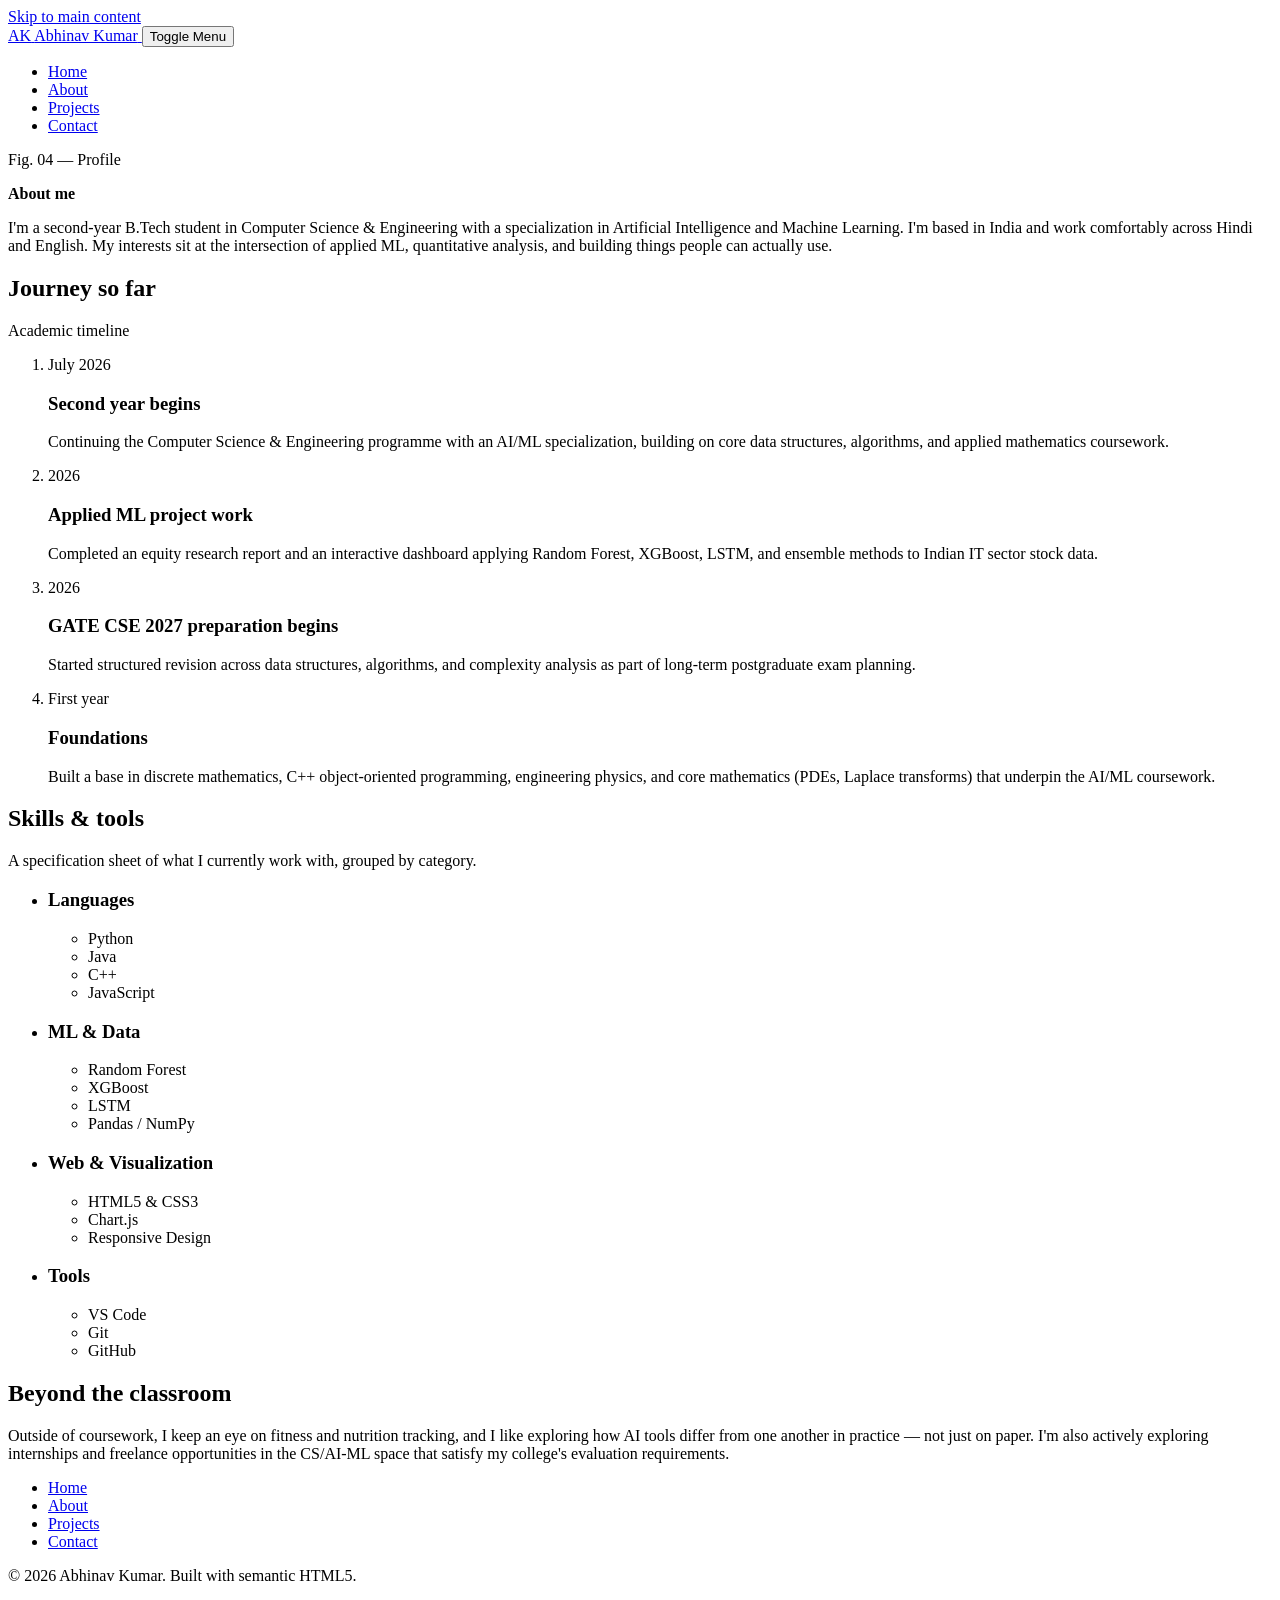
==== about.html @ 71dc8ee5 "Add files via upload" ====
<!DOCTYPE html>
<html lang="en">
<head>
  <meta charset="UTF-8">
  <meta name="viewport" content="width=device-width, initial-scale=1.0">
  <title>About — Abhinav Kumar</title>
  <meta name="description" content="Learn about Abhinav Kumar's academic background, technical skills, and journey as a B.Tech Computer Science & Engineering (AI/ML) student.">
  <meta name="keywords" content="Abhinav Kumar, about, CSE AI ML student, skills, education, B.Tech computer science">
  <meta name="author" content="Abhinav Kumar">
  <meta name="robots" content="index, follow">
  <link rel="canonical" href="https://example.com/about.html">

  <meta property="og:type" content="profile">
  <meta property="og:title" content="About — Abhinav Kumar">
  <meta property="og:description" content="Academic background, skills, and journey of a B.Tech CSE (AI/ML) student.">
  <meta property="og:url" content="https://example.com/about.html">
  <meta name="twitter:card" content="summary">
  <meta name="twitter:title" content="About — Abhinav Kumar">
  <meta name="twitter:description" content="Academic background, skills, and journey of a B.Tech CSE (AI/ML) student.">

  <meta name="theme-color" content="#0F2A47">
  <link rel="icon" href="data:,">
  <link rel="preconnect" href="https://fonts.googleapis.com">
  <link rel="preconnect" href="https://fonts.gstatic.com" crossorigin>
  <link href="https://fonts.googleapis.com/css2?family=IBM+Plex+Mono:wght@400;600;700&family=IBM+Plex+Sans:wght@400;500;600&display=swap" rel="stylesheet">
  <link rel="stylesheet" href="assets/css/styles.css">
</head>
<body>
  <a class="skip-link" href="#main-content">Skip to main content</a>

  <header class="site-header">
    <div class="wrapper">
      <a class="brand" href="index.html">
        <span class="brand-mark" aria-hidden="true">AK</span>
        <span class="brand-name">Abhinav&nbsp;Kumar</span>
      </a>

      <button type="button" class="nav-toggle" aria-expanded="false" aria-controls="primary-navigation">
        <span class="visually-hidden">Toggle</span> Menu
      </button>

      <nav class="primary-nav" id="primary-navigation" aria-label="Primary">
        <ul>
          <li><a href="index.html">Home</a></li>
          <li><a href="about.html" aria-current="page">About</a></li>
          <li><a href="projects.html">Projects</a></li>
          <li><a href="contact.html">Contact</a></li>
        </ul>
      </nav>
    </div>
  </header>

  <main id="main-content">

    <section class="hero" aria-labelledby="about-heading" style="padding-block: var(--space-5) var(--space-4);">
      <div class="wrapper">
        <p class="hero-eyebrow">Fig. 04 — Profile</p>
        <h1 id="about-heading" class="hero-title" style="font-size: var(--fs-800);">About me</h1>
        <p class="hero-lede">
          I'm a second-year B.Tech student in Computer Science &amp;
          Engineering with a specialization in Artificial Intelligence and
          Machine Learning. I'm based in India and work comfortably across
          Hindi and English. My interests sit at the intersection of applied
          ML, quantitative analysis, and building things people can actually
          use.
        </p>
      </div>
    </section>

    <section class="section" aria-labelledby="timeline-heading">
      <div class="wrapper">
        <h2 id="timeline-heading" class="section-title">Journey so far</h2>
        <div class="dim-rule" aria-hidden="true">Academic timeline</div>

        <ol class="timeline">
          <li>
            <time datetime="2026-07">July 2026</time>
            <h3>Second year begins</h3>
            <p>
              Continuing the Computer Science &amp; Engineering programme with
              an AI/ML specialization, building on core data structures,
              algorithms, and applied mathematics coursework.
            </p>
          </li>
          <li>
            <time datetime="2026">2026</time>
            <h3>Applied ML project work</h3>
            <p>
              Completed an equity research report and an interactive
              dashboard applying Random Forest, XGBoost, LSTM, and ensemble
              methods to Indian IT sector stock data.
            </p>
          </li>
          <li>
            <time datetime="2026">2026</time>
            <h3>GATE CSE 2027 preparation begins</h3>
            <p>
              Started structured revision across data structures, algorithms,
              and complexity analysis as part of long-term postgraduate
              exam planning.
            </p>
          </li>
          <li>
            <time datetime="2025">First year</time>
            <h3>Foundations</h3>
            <p>
              Built a base in discrete mathematics, C++ object-oriented
              programming, engineering physics, and core mathematics
              (PDEs, Laplace transforms) that underpin the AI/ML coursework.
            </p>
          </li>
        </ol>
      </div>
    </section>

    <section class="section-blueprint" aria-labelledby="skills-heading">
      <div class="wrapper">
        <h2 id="skills-heading">Skills &amp; tools</h2>
        <p>A specification sheet of what I currently work with, grouped by category.</p>

        <ul class="skills-grid">
          <li>
            <h3>Languages</h3>
            <ul>
              <li>Python</li>
              <li>Java</li>
              <li>C++</li>
              <li>JavaScript</li>
            </ul>
          </li>
          <li>
            <h3>ML &amp; Data</h3>
            <ul>
              <li>Random Forest</li>
              <li>XGBoost</li>
              <li>LSTM</li>
              <li>Pandas / NumPy</li>
            </ul>
          </li>
          <li>
            <h3>Web &amp; Visualization</h3>
            <ul>
              <li>HTML5 &amp; CSS3</li>
              <li>Chart.js</li>
              <li>Responsive Design</li>
            </ul>
          </li>
          <li>
            <h3>Tools</h3>
            <ul>
              <li>VS Code</li>
              <li>Git</li>
              <li>GitHub</li>
            </ul>
          </li>
        </ul>
      </div>
    </section>

    <section class="section" aria-labelledby="beyond-heading">
      <div class="wrapper">
        <h2 id="beyond-heading" class="section-title">Beyond the classroom</h2>
        <p>
          Outside of coursework, I keep an eye on fitness and nutrition
          tracking, and I like exploring how AI tools differ from one
          another in practice — not just on paper. I'm also actively
          exploring internships and freelance opportunities in the CS/AI-ML
          space that satisfy my college's evaluation requirements.
        </p>
      </div>
    </section>

  </main>

  <footer class="site-footer">
    <div class="wrapper">
      <nav class="footer-nav" aria-label="Footer">
        <ul>
          <li><a href="index.html">Home</a></li>
          <li><a href="about.html">About</a></li>
          <li><a href="projects.html">Projects</a></li>
          <li><a href="contact.html">Contact</a></li>
        </ul>
      </nav>
      <p class="footer-meta">© 2026 Abhinav Kumar. Built with semantic HTML5.</p>
    </div>
  </footer>

  <script src="assets/js/main.js"></script>
</body>
</html>
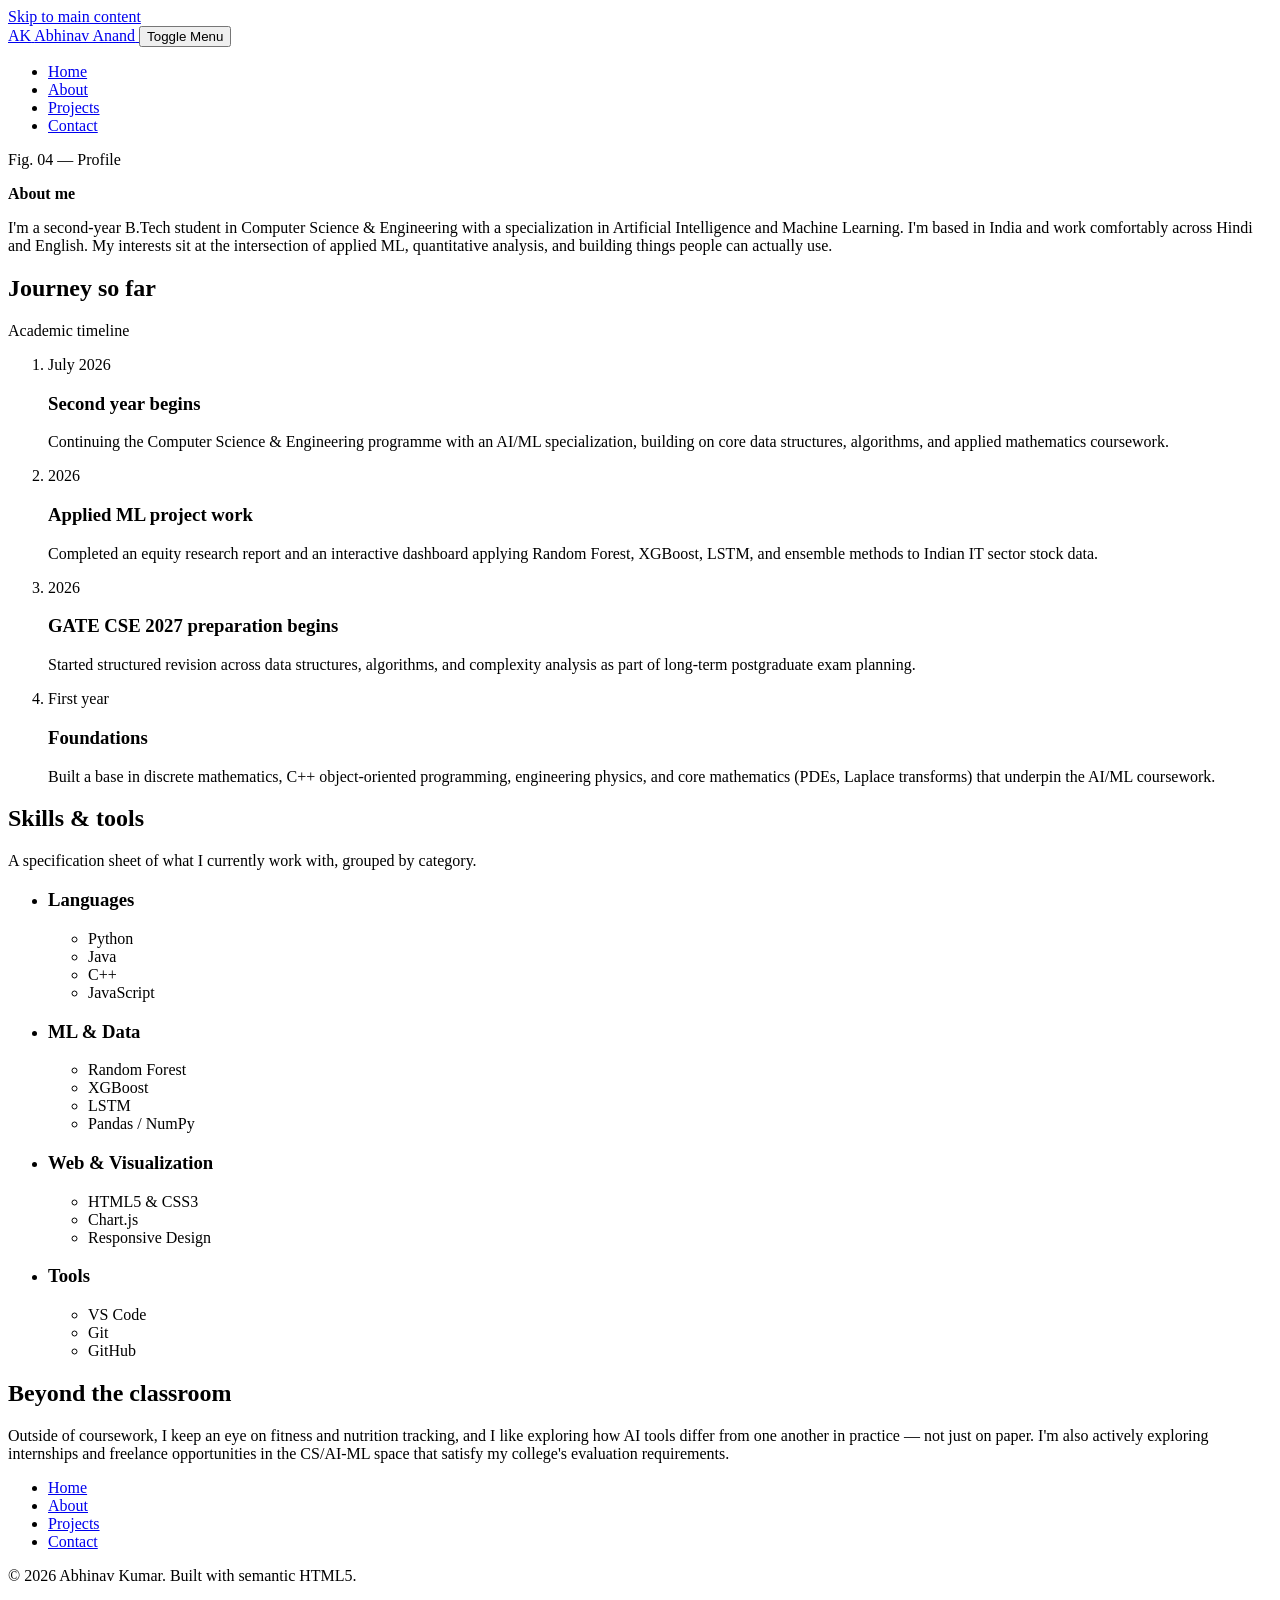
==== commit 1c113919: "Update about.html" ====
--- a/about.html
+++ b/about.html
@@ -3,19 +3,19 @@
 <head>
   <meta charset="UTF-8">
   <meta name="viewport" content="width=device-width, initial-scale=1.0">
-  <title>About — Abhinav Kumar</title>
-  <meta name="description" content="Learn about Abhinav Kumar's academic background, technical skills, and journey as a B.Tech Computer Science & Engineering (AI/ML) student.">
-  <meta name="keywords" content="Abhinav Kumar, about, CSE AI ML student, skills, education, B.Tech computer science">
-  <meta name="author" content="Abhinav Kumar">
+  <title>About — Abhinav Anand</title>
+  <meta name="description" content="Learn about Abhinav Anand's academic background, technical skills, and journey as a B.Tech Computer Science & Engineering (AI/ML) student.">
+  <meta name="keywords" content="Abhinav Anand, about, CSE AI ML student, skills, education, B.Tech computer science">
+  <meta name="author" content="Abhinav Anand">
   <meta name="robots" content="index, follow">
   <link rel="canonical" href="https://example.com/about.html">
 
   <meta property="og:type" content="profile">
-  <meta property="og:title" content="About — Abhinav Kumar">
+  <meta property="og:title" content="About — Abhinav Anand">
   <meta property="og:description" content="Academic background, skills, and journey of a B.Tech CSE (AI/ML) student.">
   <meta property="og:url" content="https://example.com/about.html">
   <meta name="twitter:card" content="summary">
-  <meta name="twitter:title" content="About — Abhinav Kumar">
+  <meta name="twitter:title" content="About — Abhinav Anand">
   <meta name="twitter:description" content="Academic background, skills, and journey of a B.Tech CSE (AI/ML) student.">
 
   <meta name="theme-color" content="#0F2A47">
@@ -32,7 +32,7 @@
     <div class="wrapper">
       <a class="brand" href="index.html">
         <span class="brand-mark" aria-hidden="true">AK</span>
-        <span class="brand-name">Abhinav&nbsp;Kumar</span>
+        <span class="brand-name">Abhinav&nbsp;Anand</span>
       </a>
 
       <button type="button" class="nav-toggle" aria-expanded="false" aria-controls="primary-navigation">
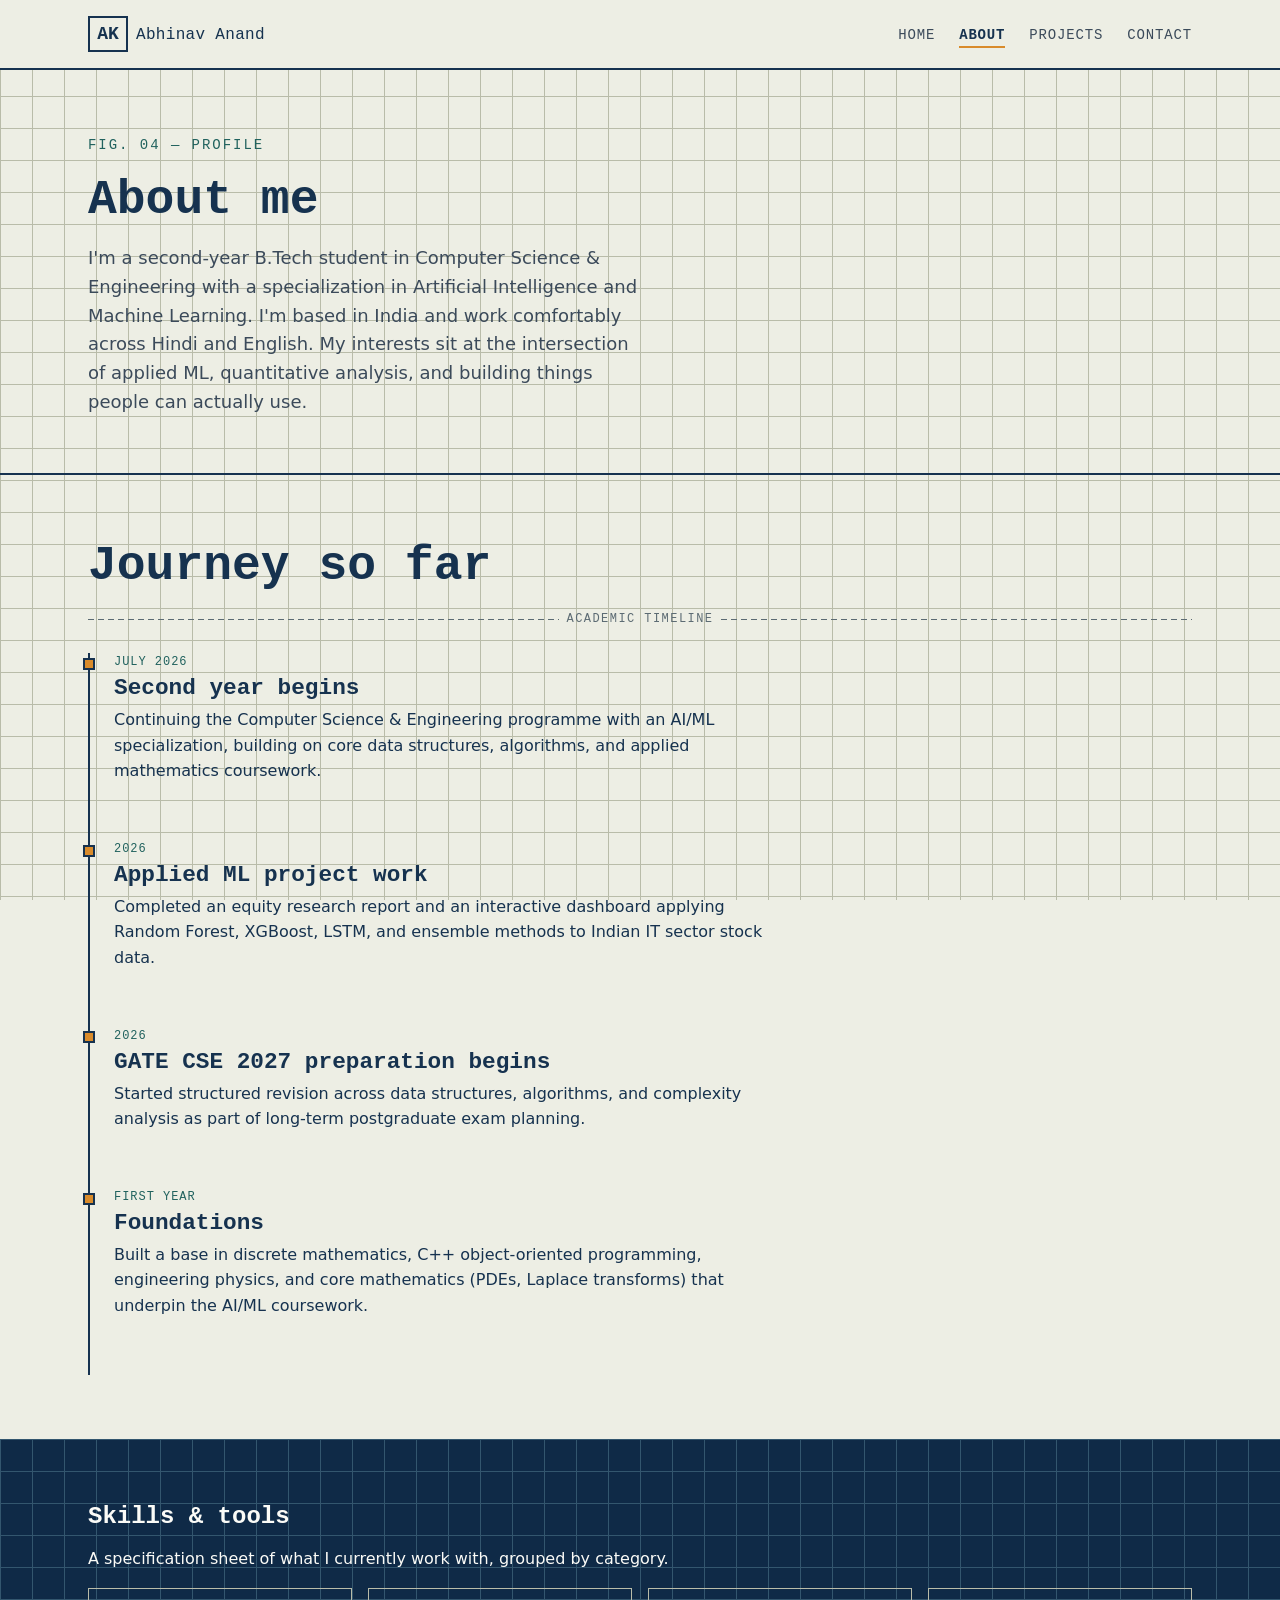
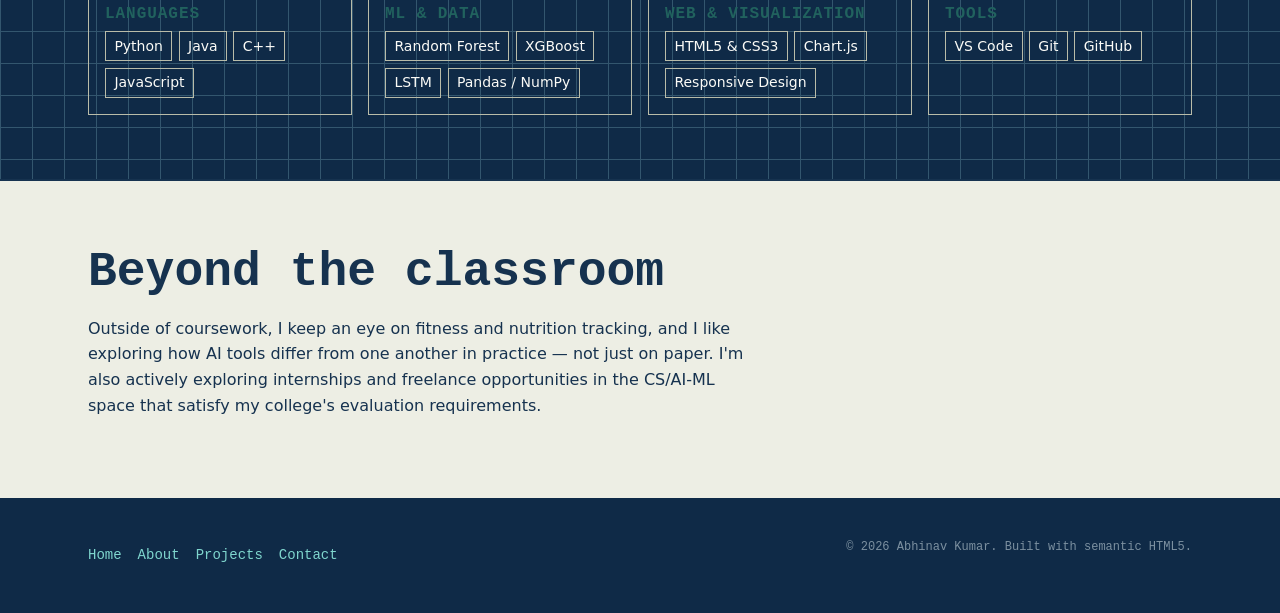
==== commit e317f167: "Update about.html" ====
--- a/about.html
+++ b/about.html
@@ -23,7 +23,7 @@
   <link rel="preconnect" href="https://fonts.googleapis.com">
   <link rel="preconnect" href="https://fonts.gstatic.com" crossorigin>
   <link href="https://fonts.googleapis.com/css2?family=IBM+Plex+Mono:wght@400;600;700&family=IBM+Plex+Sans:wght@400;500;600&display=swap" rel="stylesheet">
-  <link rel="stylesheet" href="assets/css/styles.css">
+  <link rel="stylesheet" href="styles.css">
 </head>
 <body>
   <a class="skip-link" href="#main-content">Skip to main content</a>
--- a/styles.css
+++ b/styles.css
@@ -0,0 +1,670 @@
+/* =========================================================================
+   Abhinav — Portfolio
+   Design language: "Drafting Table" — an engineering blueprint aesthetic.
+   Grid paper, dimension lines, corner brackets, monospace annotations.
+   ========================================================================= */
+
+/* -------------------------------------------------------------------------
+   0. Design tokens
+   ------------------------------------------------------------------------- */
+:root {
+  /* Color */
+  --color-paper: #EDEEE4;        /* page background — sage-white drafting paper */
+  --color-paper-alt: #E2E4D6;    /* slightly deeper paper for stripes/panels */
+  --color-ink: #16324F;          /* primary text — deep blueprint ink */
+  --color-ink-soft: #3B4A5A;     /* secondary text */
+  --color-muted: #5C6B73;        /* tertiary / captions */
+  --color-blueprint: #0F2A47;    /* dark blueprint navy — inverted sections */
+  --color-blueprint-line: #33566E; /* grid lines on dark sections */
+  --color-teal: #2F8F8A;         /* primary accent — drafting teal ink */
+  --color-teal-dim: #21625E;
+  --color-amber: #D98B2B;        /* secondary accent — annotation amber */
+  --color-white: #FBFBF7;
+  --color-border: #B9BCA9;       /* hairline borders on paper */
+  --color-border-dark: #3A5069;  /* hairline borders on blueprint */
+  --color-focus: #D98B2B;        /* visible focus ring */
+  --color-error: #B3261E;
+  --color-error-bg: #FBEAE9;
+  --color-success: #1C6B3A;
+
+  /* Type */
+  --font-display: "IBM Plex Mono", "Courier New", monospace;
+  --font-body: "IBM Plex Sans", "Segoe UI", system-ui, sans-serif;
+
+  --fs-900: clamp(2.5rem, 1.9rem + 2.6vw, 4rem);
+  --fs-800: clamp(2rem, 1.6rem + 1.8vw, 3rem);
+  --fs-700: clamp(1.5rem, 1.3rem + 0.9vw, 2rem);
+  --fs-600: clamp(1.2rem, 1.1rem + 0.4vw, 1.45rem);
+  --fs-500: 1.125rem;
+  --fs-400: 1rem;
+  --fs-300: 0.875rem;
+  --fs-200: 0.75rem;
+
+  /* Layout */
+  --content-max: 72rem;
+  --space-1: 0.5rem;
+  --space-2: 1rem;
+  --space-3: 1.5rem;
+  --space-4: 2.5rem;
+  --space-5: 4rem;
+  --space-6: 6rem;
+  --radius: 2px; /* drafting tools don't round corners */
+}
+
+/* -------------------------------------------------------------------------
+   1. Reset & base
+   ------------------------------------------------------------------------- */
+*, *::before, *::after { box-sizing: border-box; }
+html { scroll-behavior: smooth; }
+
+@media (prefers-reduced-motion: reduce) {
+  html { scroll-behavior: auto; }
+  *, *::before, *::after {
+    animation-duration: 0.01ms !important;
+    animation-iteration-count: 1 !important;
+    transition-duration: 0.01ms !important;
+    scroll-behavior: auto !important;
+  }
+}
+
+body {
+  margin: 0;
+  font-family: var(--font-body);
+  font-size: var(--fs-400);
+  line-height: 1.6;
+  color: var(--color-ink);
+  background-color: var(--color-paper);
+  background-image:
+    linear-gradient(var(--color-border) 1px, transparent 1px),
+    linear-gradient(90deg, var(--color-border) 1px, transparent 1px);
+  background-size: 32px 32px;
+  background-attachment: fixed;
+}
+
+img { max-width: 100%; display: block; }
+h1, h2, h3, h4 { font-family: var(--font-display); line-height: 1.15; color: var(--color-ink); margin: 0 0 var(--space-2); }
+p { margin: 0 0 var(--space-2); max-width: 65ch; }
+a { color: var(--color-teal-dim); }
+ul, ol { padding-left: 1.25em; }
+
+/* Visible, high-contrast focus state for every interactive element */
+a:focus-visible,
+button:focus-visible,
+input:focus-visible,
+textarea:focus-visible,
+select:focus-visible,
+[tabindex]:focus-visible {
+  outline: 3px solid var(--color-focus);
+  outline-offset: 3px;
+}
+
+/* Utility: visually hide but keep available to assistive tech */
+.visually-hidden {
+  position: absolute;
+  width: 1px; height: 1px;
+  padding: 0; margin: -1px;
+  overflow: hidden;
+  clip: rect(0, 0, 0, 0);
+  white-space: nowrap;
+  border: 0;
+}
+
+/* Skip link — visible on keyboard focus */
+.skip-link {
+  position: absolute;
+  left: var(--space-2);
+  top: -100px;
+  background: var(--color-amber);
+  color: var(--color-blueprint);
+  font-family: var(--font-display);
+  font-weight: 700;
+  padding: var(--space-1) var(--space-2);
+  z-index: 1000;
+  transition: top 0.15s ease;
+}
+.skip-link:focus {
+  top: var(--space-2);
+}
+
+/* -------------------------------------------------------------------------
+   2. Layout shell
+   ------------------------------------------------------------------------- */
+.wrapper {
+  max-width: var(--content-max);
+  margin-inline: auto;
+  padding-inline: var(--space-3);
+}
+
+/* -------------------------------------------------------------------------
+   3. Header & primary navigation
+   ------------------------------------------------------------------------- */
+.site-header {
+  border-bottom: 2px solid var(--color-ink);
+  background-color: var(--color-paper);
+  position: sticky;
+  top: 0;
+  z-index: 100;
+}
+.site-header .wrapper {
+  display: flex;
+  align-items: center;
+  justify-content: space-between;
+  gap: var(--space-2);
+  padding-block: var(--space-2);
+}
+
+.brand {
+  display: flex;
+  align-items: baseline;
+  gap: var(--space-1);
+  text-decoration: none;
+  font-family: var(--font-display);
+}
+.brand-mark {
+  font-weight: 700;
+  font-size: var(--fs-500);
+  color: var(--color-ink);
+  border: 2px solid var(--color-ink);
+  padding: 0.1em 0.4em;
+}
+.brand-name {
+  font-size: var(--fs-400);
+  color: var(--color-ink);
+  letter-spacing: 0.02em;
+}
+.brand:hover .brand-mark,
+.brand:focus-visible .brand-mark { background: var(--color-teal); color: var(--color-white); }
+
+.nav-toggle {
+  display: none;
+  font-family: var(--font-display);
+  background: var(--color-ink);
+  color: var(--color-white);
+  border: none;
+  padding: var(--space-1) var(--space-2);
+  cursor: pointer;
+}
+
+.primary-nav ul {
+  list-style: none;
+  display: flex;
+  gap: var(--space-3);
+  margin: 0;
+  padding: 0;
+  font-family: var(--font-display);
+  font-size: var(--fs-300);
+  text-transform: uppercase;
+  letter-spacing: 0.06em;
+}
+.primary-nav a {
+  text-decoration: none;
+  color: var(--color-ink-soft);
+  padding-block: 0.25em;
+  border-bottom: 2px solid transparent;
+}
+.primary-nav a:hover { color: var(--color-teal-dim); border-bottom-color: var(--color-teal); }
+.primary-nav a[aria-current="page"] {
+  color: var(--color-ink);
+  border-bottom-color: var(--color-amber);
+  font-weight: 600;
+}
+
+@media (max-width: 42rem) {
+  .nav-toggle { display: inline-block; }
+  .primary-nav {
+    display: none;
+    width: 100%;
+    border-top: 1px solid var(--color-border);
+    background: var(--color-paper);
+  }
+  .primary-nav.is-open { display: block; }
+  .primary-nav ul { flex-direction: column; gap: 0; padding-block: var(--space-1); }
+  .primary-nav a { display: block; padding: var(--space-1) var(--space-3); }
+  .site-header .wrapper { flex-wrap: wrap; }
+}
+
+/* -------------------------------------------------------------------------
+   4. Dimension-line divider (signature motif)
+   ------------------------------------------------------------------------- */
+.dim-rule {
+  display: flex;
+  align-items: center;
+  gap: var(--space-1);
+  color: var(--color-muted);
+  font-family: var(--font-display);
+  font-size: var(--fs-200);
+  text-transform: uppercase;
+  letter-spacing: 0.12em;
+  margin-block: var(--space-2) var(--space-3);
+}
+.dim-rule::before,
+.dim-rule::after {
+  content: "";
+  flex: 1;
+  height: 1px;
+  background: repeating-linear-gradient(90deg, var(--color-muted) 0 6px, transparent 6px 10px);
+}
+
+/* -------------------------------------------------------------------------
+   5. Hero
+   ------------------------------------------------------------------------- */
+.hero {
+  padding-block: var(--space-6) var(--space-5);
+  border-bottom: 2px solid var(--color-ink);
+}
+.hero-eyebrow {
+  font-family: var(--font-display);
+  color: var(--color-teal-dim);
+  font-size: var(--fs-300);
+  text-transform: uppercase;
+  letter-spacing: 0.14em;
+  margin-bottom: var(--space-2);
+}
+.hero-title {
+  font-size: var(--fs-900);
+  max-width: 16ch;
+}
+.hero-lede {
+  font-size: var(--fs-500);
+  color: var(--color-ink-soft);
+  max-width: 48ch;
+}
+.hero-actions {
+  display: flex;
+  flex-wrap: wrap;
+  gap: var(--space-2);
+  margin-top: var(--space-3);
+}
+
+/* Buttons */
+.btn {
+  font-family: var(--font-display);
+  font-size: var(--fs-300);
+  text-transform: uppercase;
+  letter-spacing: 0.06em;
+  text-decoration: none;
+  display: inline-flex;
+  align-items: center;
+  gap: 0.5em;
+  padding: 0.75em 1.4em;
+  border: 2px solid var(--color-ink);
+  color: var(--color-ink);
+  background: transparent;
+  cursor: pointer;
+}
+.btn:hover { background: var(--color-ink); color: var(--color-paper); }
+.btn-primary { background: var(--color-teal); color: var(--color-white); border-color: var(--color-teal); }
+.btn-primary:hover { background: var(--color-teal-dim); border-color: var(--color-teal-dim); }
+
+/* -------------------------------------------------------------------------
+   6. Blueprint (dark) sections
+   ------------------------------------------------------------------------- */
+.section-blueprint {
+  background-color: var(--color-blueprint);
+  background-image:
+    linear-gradient(var(--color-blueprint-line) 1px, transparent 1px),
+    linear-gradient(90deg, var(--color-blueprint-line) 1px, transparent 1px);
+  background-size: 32px 32px;
+  color: var(--color-white);
+  padding-block: var(--space-5);
+  border-bottom: 2px solid var(--color-ink);
+}
+.section-blueprint h2 { color: var(--color-white); }
+.section-blueprint .dim-rule { color: #9FB2C2; }
+.section-blueprint .dim-rule::before,
+.section-blueprint .dim-rule::after {
+  background: repeating-linear-gradient(90deg, #9FB2C2 0 6px, transparent 6px 10px);
+}
+.section-blueprint a { color: #7FD6CE; }
+
+.section {
+  padding-block: var(--space-5);
+}
+.section-title {
+  font-size: var(--fs-800);
+}
+
+/* -------------------------------------------------------------------------
+   7. Card / spec-sheet panel (signature element)
+   ------------------------------------------------------------------------- */
+.spec-grid {
+  display: grid;
+  gap: var(--space-3);
+  grid-template-columns: repeat(auto-fit, minmax(17rem, 1fr));
+}
+
+.spec-card {
+  position: relative;
+  border: 1px solid var(--color-border);
+  background: var(--color-white);
+  padding: var(--space-3);
+}
+/* corner brackets, like a technical drawing detail callout */
+.spec-card::before,
+.spec-card::after {
+  content: "";
+  position: absolute;
+  width: 14px;
+  height: 14px;
+  border-color: var(--color-ink);
+  border-style: solid;
+}
+.spec-card::before { top: -1px; left: -1px; border-width: 2px 0 0 2px; }
+.spec-card::after { bottom: -1px; right: -1px; border-width: 0 2px 2px 0; }
+
+.spec-fig {
+  display: block;
+  font-family: var(--font-display);
+  font-size: var(--fs-200);
+  color: var(--color-teal-dim);
+  text-transform: uppercase;
+  letter-spacing: 0.1em;
+  margin-bottom: var(--space-1);
+}
+.spec-card h3 { font-size: var(--fs-600); margin-bottom: var(--space-1); }
+.spec-card .tags {
+  list-style: none;
+  display: flex;
+  flex-wrap: wrap;
+  gap: 0.4em;
+  padding: 0;
+  margin: var(--space-2) 0 0;
+  font-family: var(--font-display);
+  font-size: var(--fs-200);
+}
+.spec-card .tags li {
+  border: 1px solid var(--color-border);
+  padding: 0.15em 0.6em;
+  color: var(--color-ink-soft);
+}
+.spec-card .card-links {
+  margin-top: var(--space-2);
+  display: flex;
+  gap: var(--space-2);
+  font-family: var(--font-display);
+  font-size: var(--fs-300);
+}
+
+/* -------------------------------------------------------------------------
+   8. Stat strip
+   ------------------------------------------------------------------------- */
+.stat-strip {
+  display: grid;
+  gap: var(--space-3);
+  grid-template-columns: repeat(auto-fit, minmax(10rem, 1fr));
+  list-style: none;
+  padding: 0;
+  margin: var(--space-4) 0 0;
+}
+.stat-strip dt {
+  font-family: var(--font-display);
+  font-size: var(--fs-200);
+  text-transform: uppercase;
+  letter-spacing: 0.1em;
+  color: #9FB2C2;
+}
+.stat-strip dd {
+  margin: 0.15em 0 0;
+  font-family: var(--font-display);
+  font-size: var(--fs-700);
+  color: var(--color-white);
+}
+
+/* -------------------------------------------------------------------------
+   9. Timeline (About page)
+   ------------------------------------------------------------------------- */
+.timeline {
+  list-style: none;
+  margin: 0;
+  padding: 0;
+  border-left: 2px solid var(--color-ink);
+}
+.timeline li {
+  position: relative;
+  padding: 0 0 var(--space-4) var(--space-3);
+}
+.timeline li::before {
+  content: "";
+  position: absolute;
+  left: -7px;
+  top: 0.3em;
+  width: 12px;
+  height: 12px;
+  background: var(--color-amber);
+  border: 2px solid var(--color-ink);
+}
+.timeline time {
+  display: block;
+  font-family: var(--font-display);
+  font-size: var(--fs-200);
+  color: var(--color-teal-dim);
+  text-transform: uppercase;
+  letter-spacing: 0.08em;
+  margin-bottom: 0.25em;
+}
+.timeline h3 { font-size: var(--fs-600); margin-bottom: 0.25em; }
+
+/* -------------------------------------------------------------------------
+   10. Skills list
+   ------------------------------------------------------------------------- */
+.skills-grid {
+  display: grid;
+  gap: var(--space-2);
+  grid-template-columns: repeat(auto-fit, minmax(14rem, 1fr));
+  list-style: none;
+  padding: 0;
+  margin: 0;
+}
+.skills-grid > li {
+  border: 1px solid var(--color-border);
+  padding: var(--space-2);
+}
+.skills-grid h3 {
+  font-size: var(--fs-400);
+  text-transform: uppercase;
+  letter-spacing: 0.06em;
+  color: var(--color-teal-dim);
+  margin-bottom: 0.5em;
+}
+.skills-grid ul { list-style: none; padding: 0; margin: 0; display: flex; flex-wrap: wrap; gap: 0.4em; }
+.skills-grid ul li {
+  font-size: var(--fs-300);
+  border: 1px solid var(--color-border);
+  padding: 0.2em 0.6em;
+}
+
+/* -------------------------------------------------------------------------
+   11. Forms (Contact page)
+   ------------------------------------------------------------------------- */
+.contact-layout {
+  display: grid;
+  gap: var(--space-4);
+  grid-template-columns: 1.1fr 0.9fr;
+  align-items: start;
+}
+@media (max-width: 48rem) {
+  .contact-layout { grid-template-columns: 1fr; }
+}
+
+.form-panel {
+  border: 1px solid var(--color-border);
+  background: var(--color-white);
+  padding: var(--space-3);
+  position: relative;
+}
+.form-panel::before,
+.form-panel::after {
+  content: "";
+  position: absolute;
+  width: 14px;
+  height: 14px;
+  border-color: var(--color-ink);
+  border-style: solid;
+}
+.form-panel::before { top: -1px; left: -1px; border-width: 2px 0 0 2px; }
+.form-panel::after { bottom: -1px; right: -1px; border-width: 0 2px 2px 0; }
+
+.field {
+  margin-bottom: var(--space-3);
+}
+.field label {
+  display: block;
+  font-family: var(--font-display);
+  font-size: var(--fs-300);
+  text-transform: uppercase;
+  letter-spacing: 0.05em;
+  margin-bottom: 0.4em;
+  color: var(--color-ink);
+}
+.field .required-flag {
+  color: var(--color-error);
+  margin-left: 0.2em;
+}
+.field .hint {
+  display: block;
+  font-size: var(--fs-300);
+  color: var(--color-muted);
+  margin-top: 0.35em;
+}
+.field input,
+.field textarea,
+.field select {
+  width: 100%;
+  font-family: var(--font-body);
+  font-size: var(--fs-400);
+  padding: 0.65em 0.75em;
+  border: 1px solid var(--color-ink-soft);
+  background: var(--color-paper);
+  color: var(--color-ink);
+}
+.field input:focus-visible,
+.field textarea:focus-visible,
+.field select:focus-visible {
+  outline: 3px solid var(--color-focus);
+  outline-offset: 2px;
+}
+.field textarea { resize: vertical; min-height: 8rem; }
+
+.field.has-error input,
+.field.has-error textarea {
+  border-color: var(--color-error);
+  background: var(--color-error-bg);
+}
+.field .error-message {
+  display: none;
+  color: var(--color-error);
+  font-size: var(--fs-300);
+  margin-top: 0.35em;
+  font-weight: 600;
+}
+.field.has-error .error-message { display: block; }
+
+fieldset {
+  border: 1px solid var(--color-border);
+  padding: var(--space-2) var(--space-3) var(--space-3);
+  margin: 0 0 var(--space-3);
+}
+fieldset legend {
+  font-family: var(--font-display);
+  text-transform: uppercase;
+  font-size: var(--fs-300);
+  letter-spacing: 0.06em;
+  padding-inline: 0.4em;
+}
+.radio-row, .checkbox-row {
+  display: flex;
+  align-items: center;
+  gap: 0.5em;
+  margin-bottom: 0.5em;
+}
+.radio-row input, .checkbox-row input { width: auto; }
+.radio-row label, .checkbox-row label {
+  font-family: var(--font-body);
+  text-transform: none;
+  letter-spacing: normal;
+  margin: 0;
+}
+
+.form-status {
+  margin-top: var(--space-2);
+  padding: var(--space-2);
+  border: 1px solid var(--color-success);
+  background: #EAF5EE;
+  color: var(--color-success);
+  display: none;
+}
+.form-status.is-visible { display: block; }
+
+.contact-info dl {
+  margin: 0;
+}
+.contact-info dt {
+  font-family: var(--font-display);
+  font-size: var(--fs-200);
+  text-transform: uppercase;
+  letter-spacing: 0.1em;
+  color: var(--color-teal-dim);
+  margin-top: var(--space-3);
+}
+.contact-info dt:first-child { margin-top: 0; }
+.contact-info dd { margin: 0.2em 0 0; }
+
+.social-list {
+  list-style: none;
+  display: flex;
+  gap: var(--space-2);
+  padding: 0;
+  margin: var(--space-3) 0 0;
+}
+.social-list a {
+  display: inline-flex;
+  align-items: center;
+  justify-content: center;
+  width: 2.75rem;
+  height: 2.75rem;
+  border: 1px solid var(--color-ink);
+  color: var(--color-ink);
+  text-decoration: none;
+}
+.social-list a:hover { background: var(--color-ink); color: var(--color-paper); }
+.social-list svg { width: 1.2rem; height: 1.2rem; fill: currentColor; }
+
+/* -------------------------------------------------------------------------
+   12. Footer
+   ------------------------------------------------------------------------- */
+.site-footer {
+  background: var(--color-blueprint);
+  color: #C9D4DD;
+  padding-block: var(--space-4);
+}
+.site-footer .wrapper {
+  display: flex;
+  flex-wrap: wrap;
+  gap: var(--space-3);
+  justify-content: space-between;
+  align-items: center;
+}
+.site-footer a { color: #7FD6CE; }
+.footer-nav ul {
+  list-style: none;
+  display: flex;
+  flex-wrap: wrap;
+  gap: var(--space-2);
+  padding: 0;
+  margin: 0;
+  font-family: var(--font-display);
+  font-size: var(--fs-300);
+}
+.footer-nav a { text-decoration: none; }
+.footer-nav a:hover { text-decoration: underline; }
+.footer-meta {
+  font-family: var(--font-display);
+  font-size: var(--fs-200);
+  color: #7C90A0;
+}
+
+/* -------------------------------------------------------------------------
+   13. Misc utility
+   ------------------------------------------------------------------------- */
+.text-muted { color: var(--color-muted); }
+.mt-0 { margin-top: 0; }
